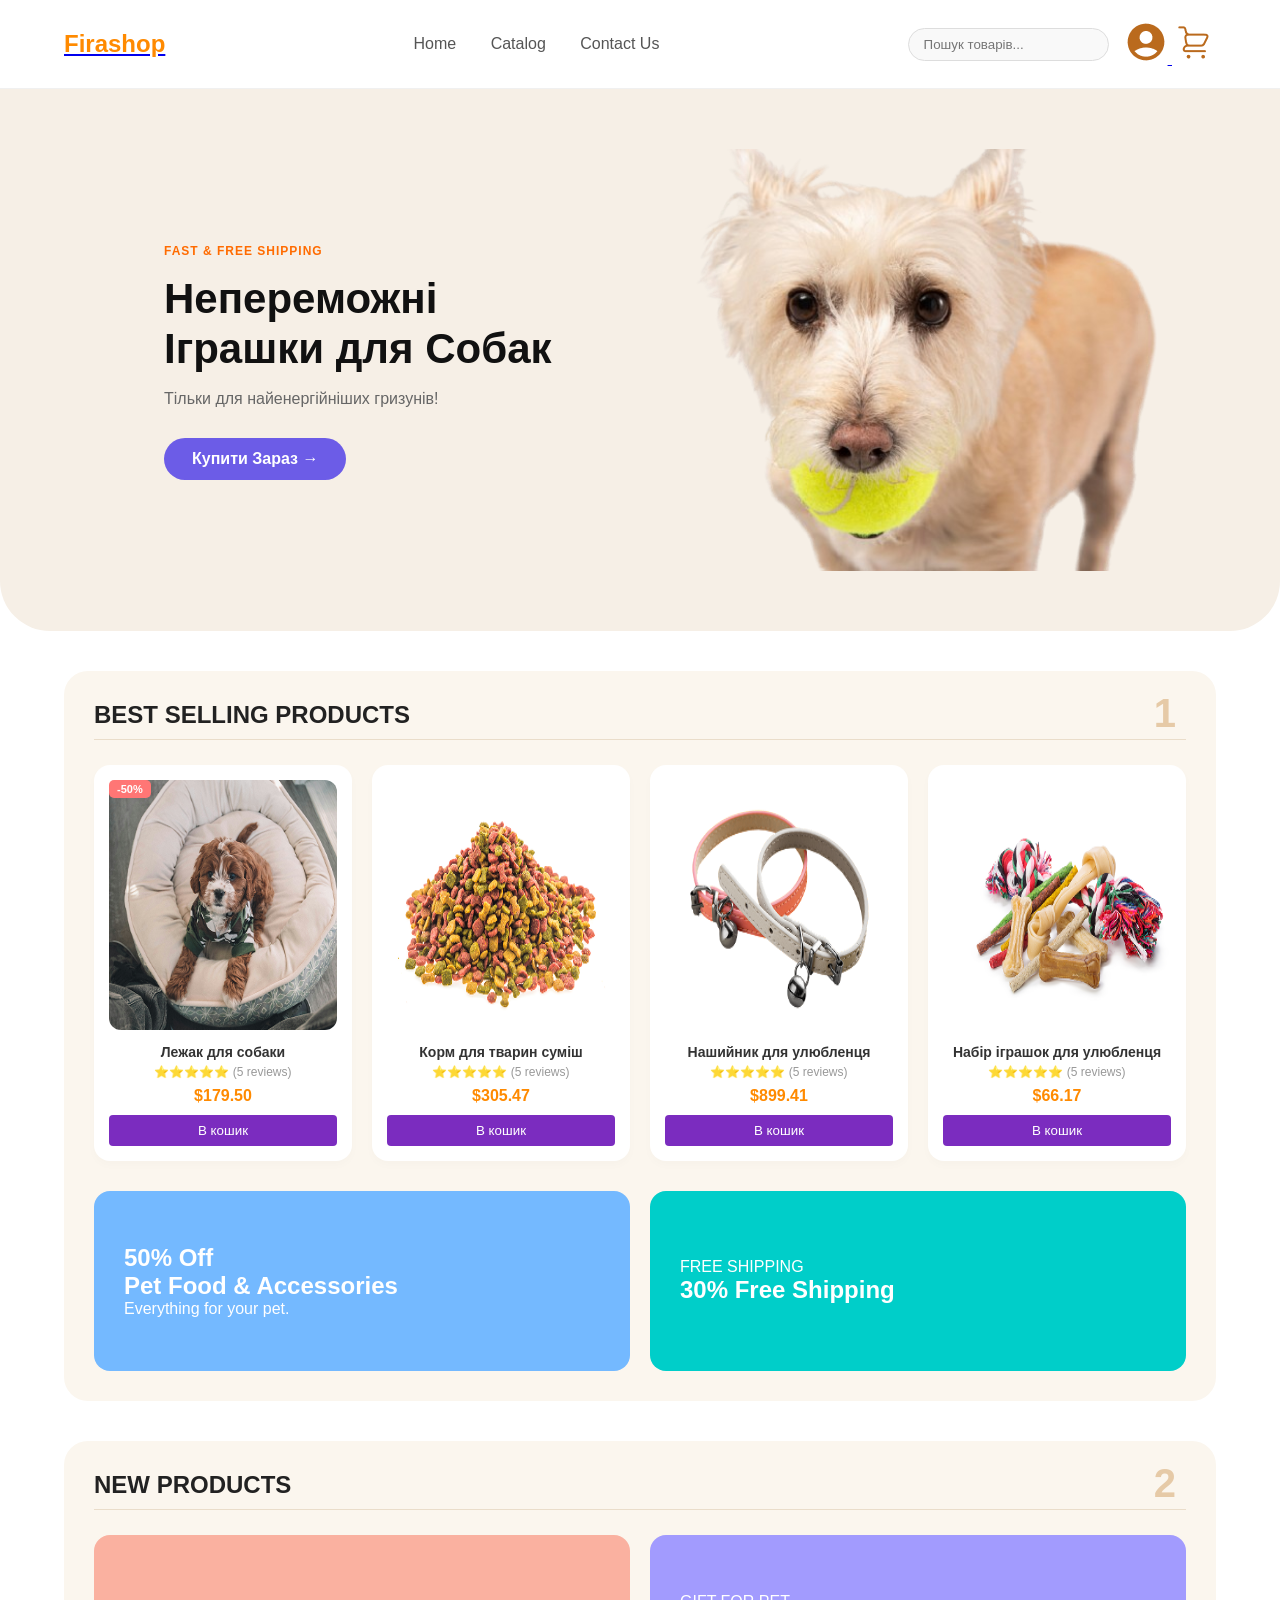
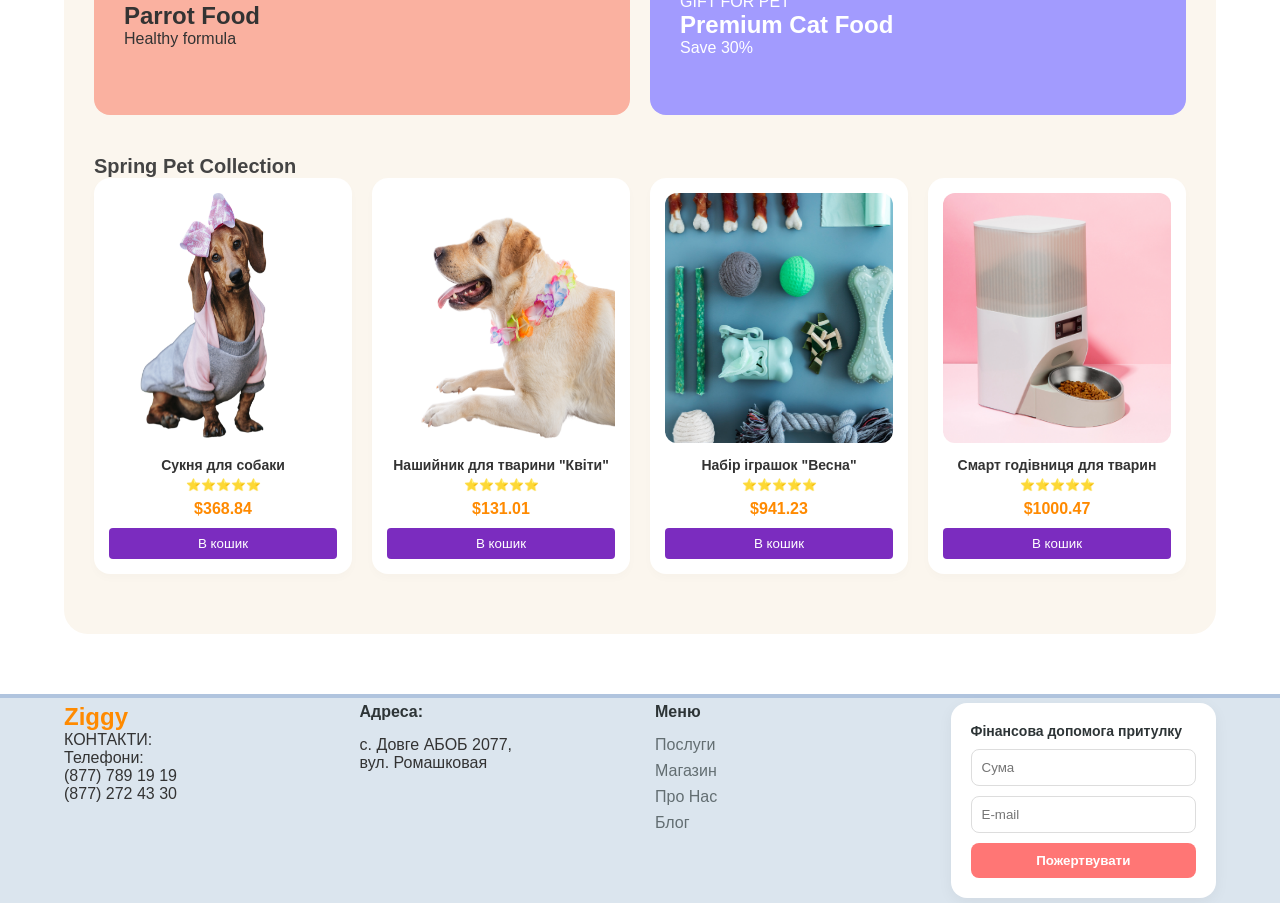
==== index.html @ eea337f9 "v1" ====
<!DOCTYPE html>
<html lang="uk">
<head>
    <meta charset="UTF-8">
    <meta name="viewport" content="width=device-width, initial-scale=1.0">
    <title>Зоотовари</title>
    <link rel="stylesheet" href="style.css">
</head>
<body>

    <header class="header">
        <div class="container header-container">
            <a href="index.html"><div class="logo">Firashop</div></a>
            <nav class="nav">
                <a href="#">Home</a>
                <a href="#">Catalog</a>
                <a href="#">Contact Us</a>
            </nav>
            <div class="header-icons">
                <div class="search-bar"><input type="text" placeholder="Пошук товарів..."></div>
                <div class="icons"> 
                    <a href="profile.html"><img src="img/user.png" alt="user"> </a>
                    <img src="img/basket.png" alt="basket"> 
                </div>
            </div>
        </div>
    </header>

    <section class="hero-section">
        <div class="container hero-container">
            <div class="hero-content">
                <span class="badge">FAST & FREE SHIPPING</span>
                <h1>Непереможні Іграшки для Собак</h1>
                <p>Тільки для найенергійніших гризунів!</p>
                <a href="#" class="btn btn-purple">Купити Зараз →</a>
            </div>
            <div class="hero-image">
               
            </div>
        </div>
    </section>

    <main class="main-content container">
        
        <section class="section-block">
            <div class="section-title-wrap">
                <h2 class="section-heading">BEST SELLING PRODUCTS <span class="num">1</span></h2>
            </div>

            <div class="products-grid">
                <div class="product-card">
                    <span class="sale-tag">-50%</span>
                    <img src="img/Rectangle 52.png" alt="Product">
                    <h4>Лежак для собаки</h4>
                    <div class="rating">⭐⭐⭐⭐⭐ <span class="reviews">(5 reviews)</span></div>
                    <div class="price">$179.50</div>
                </div>
                <div class="product-card">
                    <img src="img/bone-feline-pet-background-heap 1.png" alt="Product">
                    <h4>Корм для тварин суміш</h4>
                    <div class="rating">⭐⭐⭐⭐⭐ <span class="reviews">(5 reviews)</span></div>
                    <div class="price">$305.47</div>
                </div>
                <div class="product-card">
                    <img src="img/bone-feline-pet-background-heap 1 (2).png" alt="Product">
                    <h4>Нашийник для улюбленця</h4>
                    <div class="rating">⭐⭐⭐⭐⭐ <span class="reviews">(5 reviews)</span></div>
                    <div class="price">$899.41</div>
                </div>
                <div class="product-card">
                    <img src="img/bone-feline-pet-background-heap 1 (1).png" alt="Product">
                    <h4>Набір іграшок для улюбленця</h4>
                    <div class="rating">⭐⭐⭐⭐⭐ <span class="reviews">(5 reviews)</span></div>
                    <div class="price">$66.17</div>
                </div>
            </div>

            <div class="banners-twin">
                <div class="banner banner-blue">
                    <h2>50% Off<br><span>Pet Food & Accessories</span></h2>
                    <p>Everything for your pet.</p>
                </div>
                <div class="banner banner-green">
                    <span>FREE SHIPPING</span>
                    <h2>30% Free Shipping</h2>
                </div>
            </div>
        </section>

        <section class="section-block">
            <div class="section-title-wrap">
                <h2 class="section-heading">NEW PRODUCTS <span class="num">2</span></h2>
            </div>

            <div class="banners-twin">
                <div class="banner banner-yellow">
                    <h2>Parrot Food</h2>
                    <p>Healthy formula</p>
                </div>
                <div class="banner banner-purple-promo">
                    <span>GIFT FOR PET</span>
                    <h2>Premium Cat Food</h2>
                    <p>Save 30%</p>
                </div>
            </div>

            <h3 class="sub-heading" style="margin-top: 40px;">Spring Pet Collection</h3>
            
            <div class="products-grid">
                <div class="product-card">
                    <img src="img/weet-brown-dwarf-dachshund-wearing-stylish-pullover-pink-headband-posing-park-Photoroom.png" alt="Product">
                    <h4>Сукня для собаки</h4>
                    <div class="rating">⭐⭐⭐⭐⭐</div>
                    <div class="price">$368.84</div>
                </div>
                <div class="product-card">
                    <img src="img/labrador-retriever-Photoroom.png" alt="Product">
                    <h4>Нашийник для тварини "Квіти"</h4>
                    <div class="rating">⭐⭐⭐⭐⭐</div>
                    <div class="price">$131.01</div>
                </div>
                <div class="product-card">
                    <img src="img/close-up-pet-accessories.jpg" alt="Product">
                    <h4>Набір іграшок "Весна"</h4>
                    <div class="rating">⭐⭐⭐⭐⭐</div>
                    <div class="price">$941.23</div>
                </div>
                <div class="product-card">
                    <img src="img/smart-feeder-pets-still-life.jpg" alt="Product">
                    <h4>Смарт годівниця для тварин</h4>
                    <div class="rating">⭐⭐⭐⭐⭐</div>
                    <div class="price">$1000.47</div>
                </div>
            </div>
        </section>

    </main>

    <footer class="footer">
        <div class="container footer-container">
            <div class="footer-col">
                <div class="logo">Ziggy</div>
                <p>КОНТАКТИ:<br>Телефони:<br>(877) 789 19 19<br>(877) 272 43 30</p>
            </div>
            <div class="footer-col">
                <h4>Адреса:</h4>
                <p>с. Довге АБОБ 2077,<br>вул. Ромашковая</p>
            </div>
            <div class="footer-col">
                <h4>Меню</h4>
                <a href="#">Послуги</a>
                <a href="#">Магазин</a>
                <a href="#">Про Нас</a>
                <a href="#">Блог</a>
            </div>
            <div class="footer-col footer-form-col">
                <div class="footer-form">
                    <h4>Фінансова допомога притулку</h4>
                    <input type="text" placeholder="Сума">
                    <input type="email" placeholder="E-mail">
                    <button class="btn-submit">Пожертвувати</button>
                </div>
            </div>
        </div>
    </footer>
 <script src="script.js"></script>
</body>
</html>
---- style.css ----
/* Базові налаштування */
* {
    margin: 0;
    padding: 0;
    box-sizing: border-box;
    font-family: 'Segoe UI', Tahoma, Geneva, Verdana, sans-serif;
}

body {
    background-color: #ffffff;
    color: #333;
}

.container {
    width: 90%;
    max-width: 1200px;
    margin: 0 auto;
}

/* Хедер */
.header {
    background: #fff;
    padding: 20px 0;
    border-bottom: 1px solid #f0f0f0;
}

.header-container {
    display: flex;
    justify-content: space-between;
    align-items: center;
}

.logo {
    font-size: 24px;
    font-weight: bold;
    color: #ff8a00;
}

.nav a {
    text-decoration: none;
    color: #555;
    margin: 0 15px;
    font-weight: 500;
}

.header-icons {
    display: flex;
    align-items: center;
    gap: 15px;
}

.search-bar input {
    padding: 8px 15px;
    border-radius: 20px;
    border: 1px solid #ddd;
    background: #f9f9f9;
}

/* Герой-банер */
.hero-section {
    background-color: #f6efe6;
    padding: 60px 0;
    border-radius: 0 0 50px 50px;
    position: relative;
    overflow: hidden;
}

.hero-container {
    display: flex;
    justify-content: space-between;
    align-items: center;
}

.hero-content {
    max-width: 500px;
    padding-left: 100px;
}

.badge {
    color: #ff6b00;
    font-weight: bold;
    font-size: 12px;
    letter-spacing: 1px;
}

.hero-content h1 {
    font-size: 42px;
    color: #111;
    margin: 15px 0;
    line-height: 1.2;
}

.hero-content p {
    color: #666;
    margin-bottom: 30px;
}

.btn {
    display: inline-block;
    padding: 12px 28px;
    border-radius: 25px;
    text-decoration: none;
    font-weight: bold;
    transition: 0.3s;
}

.btn-purple {
    background-color: #6c5ce7;
    color: #fff;
}

.hero-image img {
    max-width: 100%;
    height: auto;
}

/* Секції "Головне Тіло" */
.section-block {
    background-color: #fbf6ee;
    border-radius: 24px;
    padding: 30px;
    margin: 40px 0;
}

.section-title-wrap {
    position: relative;
    margin-bottom: 25px;
    border-bottom: 1px solid #eaddca;
    padding-bottom: 10px;
}

.section-heading {
    font-size: 24px;
    color: #222;
}

.section-heading .num {
    font-size: 40px;
    color: #e6caa7;
    position: absolute;
    right: 10px;
    top: -10px;
}

.sub-heading {
    font-size: 20px;
    color: #444;
    margin-top: 10px;
}

/* Картки товарів (Grid) */
.products-grid {
    display: grid;
    grid-template-columns: repeat(auto-fill, minmax(220px, 1fr));
    gap: 20px;
    margin-bottom: 30px;
}

.product-card {
    background: #fff;
    border-radius: 16px;
    padding: 15px;
    text-align: center;
    position: relative;
    box-shadow: 0 4px 10px rgba(0,0,0,0.02);
}

.product-card img {
    max-width: 100%;
    height: auto;
    border-radius: 12px;
}

.sale-tag {
    position: absolute;
    top: 15px;
    left: 15px;
    background: #ff7675;
    color: #fff;
    padding: 3px 8px;
    font-size: 11px;
    border-radius: 5px;
    font-weight: bold;
}

.product-card h4 {
    font-size: 14px;
    color: #333;
    margin: 10px 0 5px 0;
}

.rating {
    font-size: 12px;
    margin-bottom: 8px;
}

.reviews {
    color: #999;
}

.price {
    font-weight: bold;
    color: #ff8a00;
}

/* Банери всередині секцій */
.banners-twin {
    display: grid;
    grid-template-columns: 1fr 1fr;
    gap: 20px;
    margin-top: 25px;
}

.banner {
    border-radius: 16px;
    padding: 30px;
    color: #fff;
    min-height: 180px;
    display: flex;
    flex-direction: column;
    justify-content: center;
}

.banner-blue { background-color: #74b9ff; }
.banner-green { background-color: #00cec9; }
.banner-yellow { background-color: #fab1a0; color: #333; }
.banner-purple-promo { background-color: #a29bfe; }

/* Футер */
.footer {
    background-color: #dbe5ee;
    padding: 5px 0;
    margin-top: 60px;
    border-top: 4px solid #b0c4de;
}

.footer-container {
    display: grid;
    grid-template-columns: repeat(auto-fit, minmax(200px, 1fr));
    gap: 30px;
}

.footer-col h4 {
    margin-bottom: 15px;
    color: #2d3436;
}

.footer-col a {
    display: block;
    color: #636e72;
    text-decoration: none;
    margin-bottom: 8px;
}

.footer-form {
    background: #fff;
    padding: 20px;
    border-radius: 16px;
    box-shadow: 0 4px 15px rgba(0,0,0,0.05);
}

.footer-form h4 {
    font-size: 14px;
    margin-bottom: 10px;
}

.footer-form input {
    width: 100%;
    padding: 10px;
    margin-bottom: 10px;
    border: 1px solid #ddd;
    border-radius: 8px;
}

.btn-submit {
    width: 100%;
    background: #ff7675;
    color: #fff;
    border: none;
    padding: 10px;
    border-radius: 8px;
    cursor: pointer;
    font-weight: bold;
}

/* Адаптивність */
@media (max-width: 768px) {
    .hero-container, .banners-twin, .footer-container {
        grid-template-columns: 1fr;
        flex-direction: column;
    }
    .nav { display: none; } /* Спрощення навігації для мобільних */
}

.hero-image{
  box-sizing:border-box;
  background: url(img/38312057_8632673-removebg-preview.png) no-repeat 50% 50%;
  background-size:contain;
  height: auto;
  width: 100%;
  padding-bottom: 36.66%;
  /* H / W * 100% = 66.67 */
}

.product-card > img{
    width: 311px;
    height: 250px;
}

.icons{

}
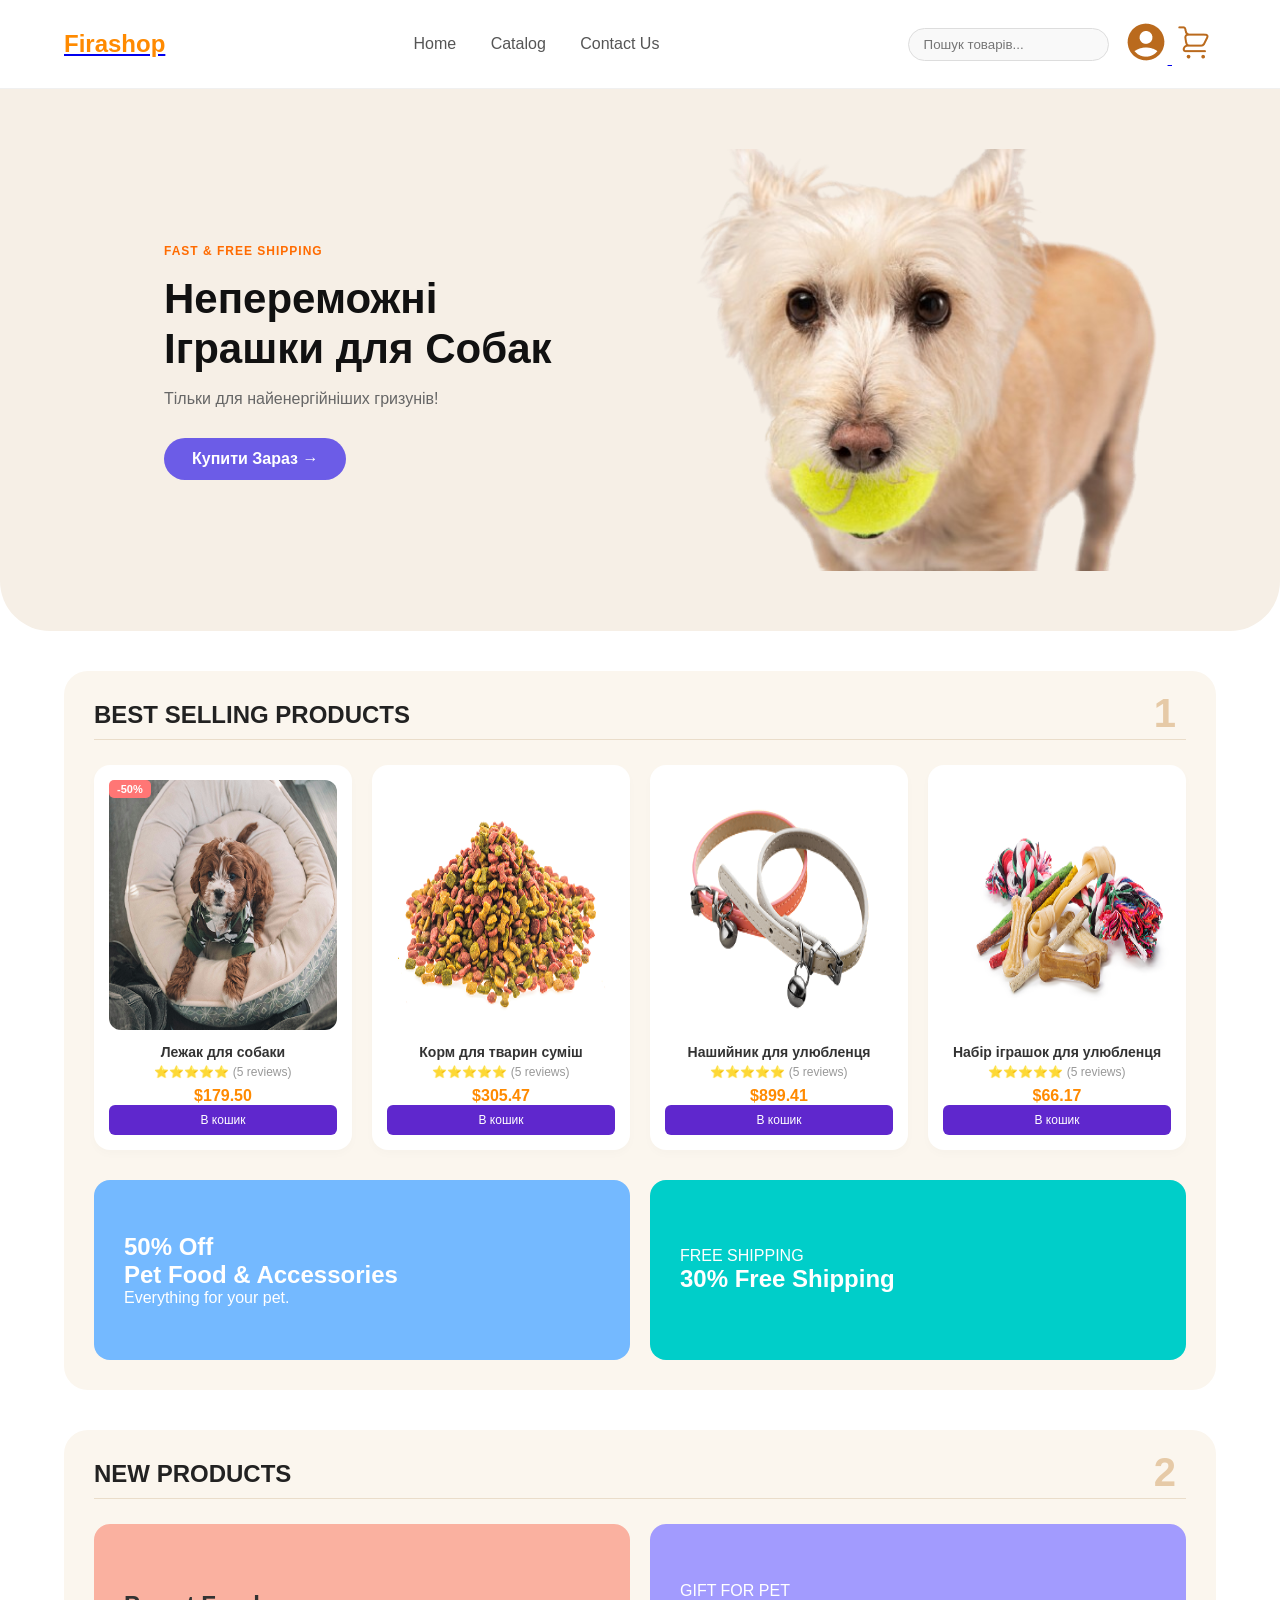
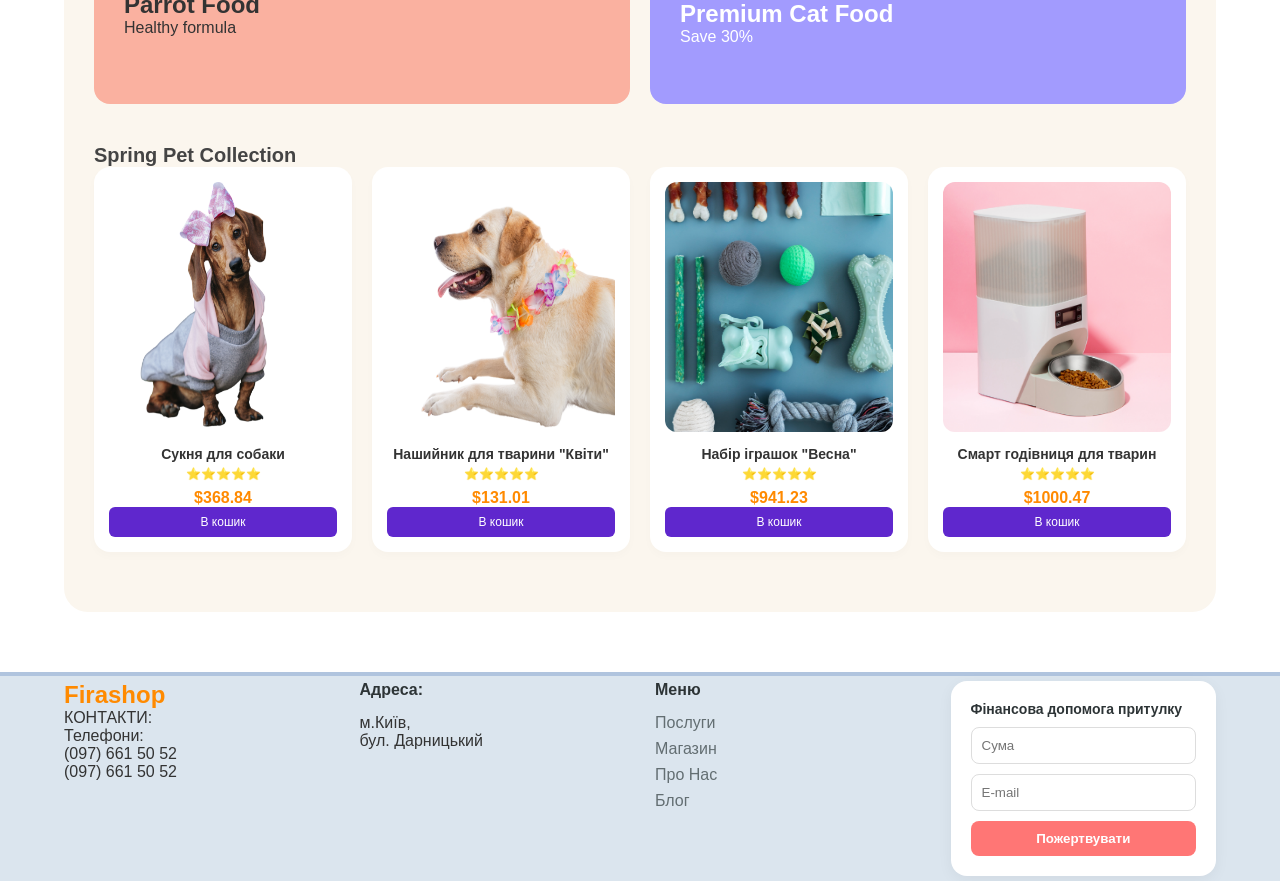
==== commit eecc32b9: "v2" ====
--- a/index.html
+++ b/index.html
@@ -54,24 +54,28 @@
                     <h4>Лежак для собаки</h4>
                     <div class="rating">⭐⭐⭐⭐⭐ <span class="reviews">(5 reviews)</span></div>
                     <div class="price">$179.50</div>
+                    <a href="product.html"><button class="btn-action">В кошик</button></a>
                 </div>
                 <div class="product-card">
                     <img src="img/bone-feline-pet-background-heap 1.png" alt="Product">
                     <h4>Корм для тварин суміш</h4>
                     <div class="rating">⭐⭐⭐⭐⭐ <span class="reviews">(5 reviews)</span></div>
                     <div class="price">$305.47</div>
+                    <a href="product.html"><button class="btn-action">В кошик</button></a>
                 </div>
                 <div class="product-card">
                     <img src="img/bone-feline-pet-background-heap 1 (2).png" alt="Product">
                     <h4>Нашийник для улюбленця</h4>
                     <div class="rating">⭐⭐⭐⭐⭐ <span class="reviews">(5 reviews)</span></div>
                     <div class="price">$899.41</div>
+                    <a href="product.html"><button class="btn-action">В кошик</button></a>
                 </div>
                 <div class="product-card">
                     <img src="img/bone-feline-pet-background-heap 1 (1).png" alt="Product">
                     <h4>Набір іграшок для улюбленця</h4>
                     <div class="rating">⭐⭐⭐⭐⭐ <span class="reviews">(5 reviews)</span></div>
                     <div class="price">$66.17</div>
+                    <a href="product.html"><button class="btn-action">В кошик</button></a>
                 </div>
             </div>
 
@@ -112,24 +116,28 @@
                     <h4>Сукня для собаки</h4>
                     <div class="rating">⭐⭐⭐⭐⭐</div>
                     <div class="price">$368.84</div>
+                    <a href="product.html"><button class="btn-action">В кошик</button></a>
                 </div>
                 <div class="product-card">
                     <img src="img/labrador-retriever-Photoroom.png" alt="Product">
                     <h4>Нашийник для тварини "Квіти"</h4>
                     <div class="rating">⭐⭐⭐⭐⭐</div>
                     <div class="price">$131.01</div>
+                    <a href="product.html"><button class="btn-action">В кошик</button></a>
                 </div>
                 <div class="product-card">
                     <img src="img/close-up-pet-accessories.jpg" alt="Product">
                     <h4>Набір іграшок "Весна"</h4>
                     <div class="rating">⭐⭐⭐⭐⭐</div>
                     <div class="price">$941.23</div>
+                    <a href="product.html"><button class="btn-action">В кошик</button></a>
                 </div>
                 <div class="product-card">
                     <img src="img/smart-feeder-pets-still-life.jpg" alt="Product">
                     <h4>Смарт годівниця для тварин</h4>
                     <div class="rating">⭐⭐⭐⭐⭐</div>
                     <div class="price">$1000.47</div>
+                    <a href="product.html"><button class="btn-action">В кошик</button></a>
                 </div>
             </div>
         </section>
@@ -139,12 +147,12 @@
     <footer class="footer">
         <div class="container footer-container">
             <div class="footer-col">
-                <div class="logo">Ziggy</div>
-                <p>КОНТАКТИ:<br>Телефони:<br>(877) 789 19 19<br>(877) 272 43 30</p>
+                <div class="logo">Firashop</div>
+                <p>КОНТАКТИ:<br>Телефони:<br>(097) 661 50 52<br>(097) 661 50 52</p>
             </div>
             <div class="footer-col">
                 <h4>Адреса:</h4>
-                <p>с. Довге АБОБ 2077,<br>вул. Ромашковая</p>
+                <p>м.Київ,<br>бул. Дарницький</p>
             </div>
             <div class="footer-col">
                 <h4>Меню</h4>
@@ -163,6 +171,6 @@
             </div>
         </div>
     </footer>
- <script src="script.js"></script>
+
 </body>
 </html>
--- a/style.css
+++ b/style.css
@@ -1,4 +1,4 @@
-/* Базові налаштування */
+
 * {
     margin: 0;
     padding: 0;
@@ -17,7 +17,7 @@
     margin: 0 auto;
 }
 
-/* Хедер */
+
 .header {
     background: #fff;
     padding: 20px 0;
@@ -56,7 +56,7 @@
     background: #f9f9f9;
 }
 
-/* Герой-банер */
+
 .hero-section {
     background-color: #f6efe6;
     padding: 60px 0;
@@ -107,14 +107,20 @@
 .btn-purple {
     background-color: #6c5ce7;
     color: #fff;
-}
+    transition: background 0.2s;
+}
+
+.btn-purple:hover {
+    background-color: #481298;
+}
+
 
 .hero-image img {
     max-width: 100%;
     height: auto;
 }
 
-/* Секції "Головне Тіло" */
+
 .section-block {
     background-color: #fbf6ee;
     border-radius: 24px;
@@ -148,7 +154,7 @@
     margin-top: 10px;
 }
 
-/* Картки товарів (Grid) */
+
 .products-grid {
     display: grid;
     grid-template-columns: repeat(auto-fill, minmax(220px, 1fr));
@@ -203,7 +209,7 @@
     color: #ff8a00;
 }
 
-/* Банери всередині секцій */
+
 .banners-twin {
     display: grid;
     grid-template-columns: 1fr 1fr;
@@ -226,7 +232,7 @@
 .banner-yellow { background-color: #fab1a0; color: #333; }
 .banner-purple-promo { background-color: #a29bfe; }
 
-/* Футер */
+
 .footer {
     background-color: #dbe5ee;
     padding: 5px 0;
@@ -283,13 +289,13 @@
     font-weight: bold;
 }
 
-/* Адаптивність */
+
 @media (max-width: 768px) {
     .hero-container, .banners-twin, .footer-container {
         grid-template-columns: 1fr;
         flex-direction: column;
     }
-    .nav { display: none; } /* Спрощення навігації для мобільних */
+    .nav { display: none; } 
 }
 
 .hero-image{
@@ -299,7 +305,6 @@
   height: auto;
   width: 100%;
   padding-bottom: 36.66%;
-  /* H / W * 100% = 66.67 */
 }
 
 .product-card > img{
@@ -309,4 +314,21 @@
 
 .icons{
 
+}
+
+.btn-action {
+    background-color: #5f27cd;
+    color: #fff;
+    border: none;
+    padding: 8px 0;
+    border-radius: 6px;
+    font-size: 12px;
+    cursor: pointer;
+    font-weight: 500;
+    width: 100%;
+    transition: background 0.2s;
+}
+
+.btn-action:hover {
+    background-color: #481298;
 }
